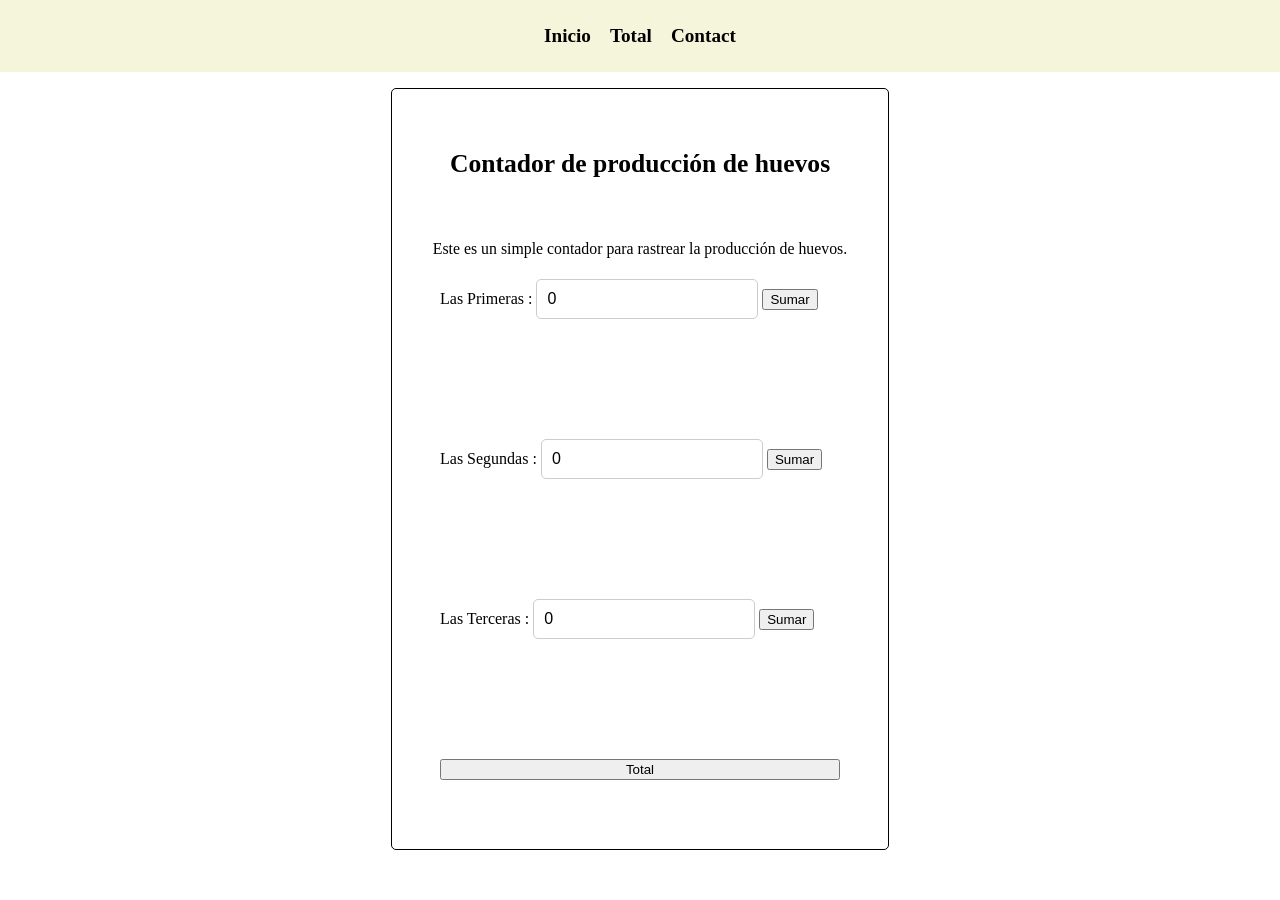
==== index.html @ e9a2dcd8 "Add README description and files index.html, script.js, styles.css about the new proyect" ====
<!DOCTYPE html>
<html lang="en">
<head>
    <meta charset="UTF-8">
    <meta name="viewport" content="width=device-width, initial-scale=1.0">
    <title>Document</title>
    <link rel="stylesheet" href="style.css">
    <script type="module" src="script.js"></script>
</head>
<body>
    <div class="container">
        <header class="cont__header">
            <nav class="navbar">
                <ul class="navbar__items">
                    <li><a href="#">Inicio</a></li>
                    <li><a href="#">Total</a></li>
                    <li><a href="#">Contact</a></li>
                </ul>
            </nav>
        </header>

        <main class="main__wrapper">
            <h1>Contador de producción de huevos</h1>
            <p>Este es un simple contador para rastrear la producción de huevos.</p>
            <form class="form__cont" action="" >
                <div>
                    <label for="eggCount">Las Primeras :</label>
                    <input type="number" id="eggCount" name="eggCount" min="0" value="0">
                    <button type="submit">Sumar</button>
                </div>

                <div>
                    <label for="eggCount">Las Segundas :</label>
                    <input type="number" id="eggCount" name="eggCount" min="0" value="0">
                    <button type="submit">Sumar</button>
                </div>

                 <div>
                    <label for="eggCount">Las Terceras :</label>
                    <input type="number" id="eggCount" name="eggCount" min="0" value="0">
                    <button type="submit">Sumar</button>
                </div>
                <button type="button" id="totalButton">Total</button>
            </form>

        
        </main>

        
    </div>
    
</body>
</html>
---- style.css ----
body,div,header,nav,section,ul,li {
    margin: 0;
    padding: 0;
    box-sizing: border-box;
}

.container {
    display: flex;
    flex-direction: column;
    align-items: center;
    justify-content: center;
}

.cont__header {
    font-size: 1.2rem;
    margin-bottom: 1rem;
    background-color: beige;
    width: 100%;
}

.navbar{
    padding: 20px;
}

.navbar__items{
    display: flex;
    flex-direction: row;
    gap: 9px;
    font-weight: bolder;
    justify-content: center;
    align-items: center;

    li{
        list-style: none;
        padding: 5px;
    }

    a{
        text-decoration: none;
        color: black;
    }
}

.main__wrapper{
    display: flex;
    flex-direction: column;
    align-items: center;
    border: 1px solid black;
    border-radius: 5px;
    padding: 20px;
    height: 80vh;
    
    p{
        font-size: 0.99rem;
        margin-bottom: 1rem;
        text-align: center;
        margin:21px;
    }
}

h1{
    font-size: 1.6rem;
    margin-bottom: 1rem;
    text-align: center;
    margin: 40px 0;
}

.form__cont{
    display: flex;
    flex-direction: column;
    gap: 120px;
    width: 100%;
    max-width: 400px;

    label{
        font-size: 1rem;
        margin-bottom: 0.5rem;
    }

    input{
        padding: 10px;
        border: 1px solid #ccc;
        border-radius: 5px;
        font-size: 1rem;
    }
}
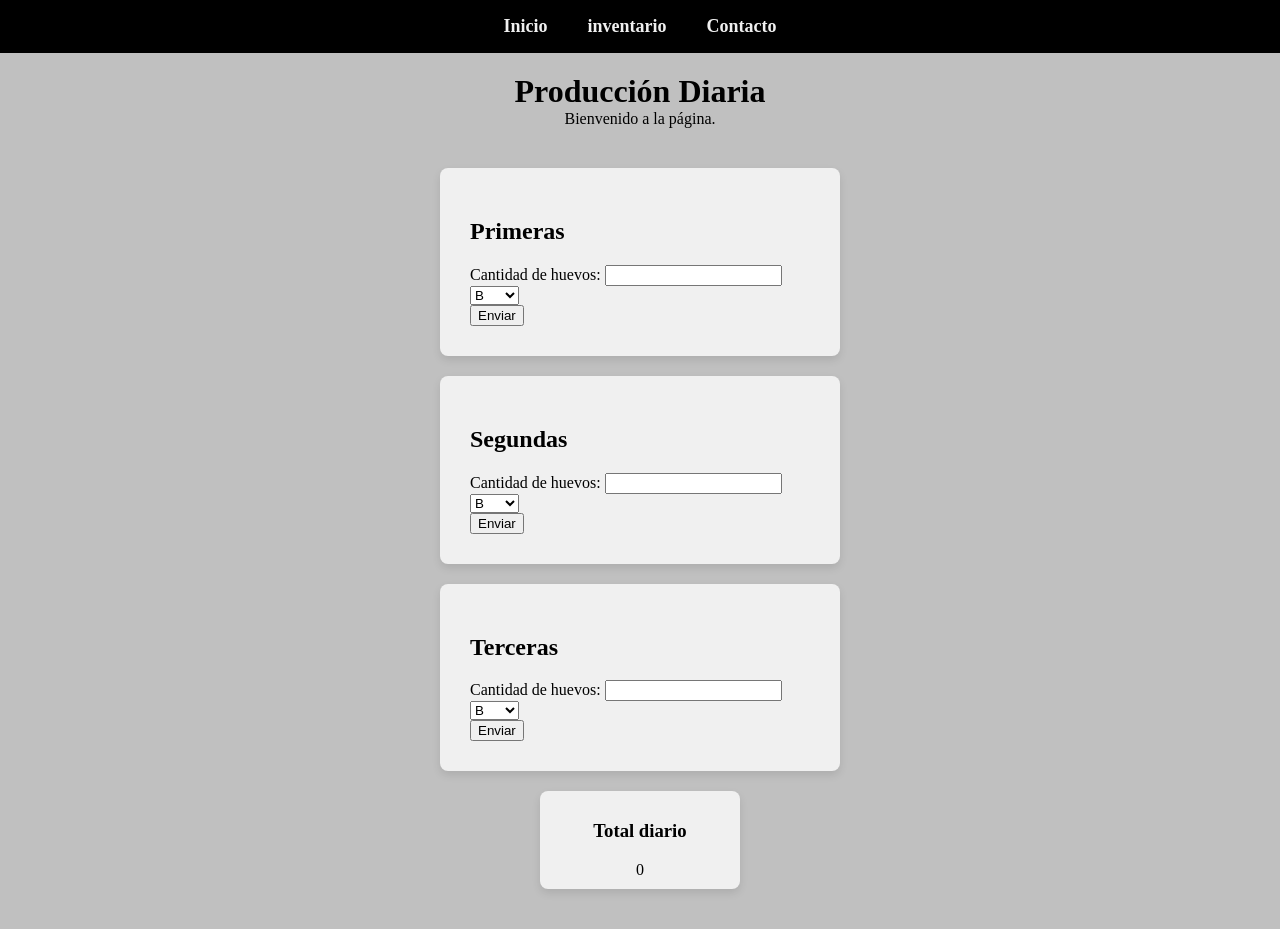
==== commit 5675ea4a: "Update the presentation page" ====
--- a/index.html
+++ b/index.html
@@ -3,51 +3,82 @@
 <head>
     <meta charset="UTF-8">
     <meta name="viewport" content="width=device-width, initial-scale=1.0">
-    <title>Document</title>
+    <title>Contador de Huevos</title>
+
     <link rel="stylesheet" href="style.css">
-    <script type="module" src="script.js"></script>
 </head>
-<body>
-    <div class="container">
-        <header class="cont__header">
-            <nav class="navbar">
-                <ul class="navbar__items">
-                    <li><a href="#">Inicio</a></li>
-                    <li><a href="#">Total</a></li>
-                    <li><a href="#">Contact</a></li>
-                </ul>
-            </nav>
+<body class="content__wrapper">
+    <header class="header__navbar">
+        <nav>
+            <ul class="navbar__list">
+                <li><a href="index.html   " class="nav__item">Inicio</a></li>
+                <li><a href="contador.html" class="nav__item">inventario</a></li>
+                <li><a href="contacto.html" class="nav__item">Contacto</a></li>
+            </ul>
+        </nav>
+    </header>
+
+    <main class="main__content">
+        <header class="main__header">
+            <h1>Producción Diaria</h1>
+            <p>Bienvenido a la página.</p>
         </header>
+        
+        <article class="galpon__uno galpon">
+            <h2>Primeras</h2>
+            <form class="form__egg" action="contador.html" method="post">
+                <label for="cantidad">Cantidad de huevos:</label>
+                <input type="number" id="cantidad" name="cantidad" required>
+                <div>
+                    <select name="tamaño" id="tamaño">
+                        <option value="Pequeño">B</option>
+                        <option value="Mediano">A</option>
+                        <option value="Grande">AA</option>
+                        <option value="extra">AAA</option>
+                    </select>
+                </div>
+                <button type="submit">Enviar</button>
+            </form>
+        </article>
 
-        <main class="main__wrapper">
-            <h1>Contador de producción de huevos</h1>
-            <p>Este es un simple contador para rastrear la producción de huevos.</p>
-            <form class="form__cont" action="" >
+        <article class="galpon__dos galpon">
+            <h2>Segundas</h2>
+            <form class="form__egg" action="contador.html" method="post">
+                <label for="cantidad">Cantidad de huevos:</label>
+                <input type="number" id="cantidad" name="cantidad" required>
                 <div>
-                    <label for="eggCount">Las Primeras :</label>
-                    <input type="number" id="eggCount" name="eggCount" min="0" value="0">
-                    <button type="submit">Sumar</button>
+                    <select name="tamaño" id="tamaño">
+                        <option value="Pequeño">B</option>
+                        <option value="Mediano">A</option>
+                        <option value="Grande">AA</option>
+                        <option value="extra">AAA</option>
+                    </select>
                 </div>
+                <button type="submit">Enviar</button>
+            </form>
+        </article>
 
+        <article class="galpon__tres galpon">
+            <h2>Terceras</h2>
+            <form class="form__egg" action="contador.html" method="post">
+                <label for="cantidad">Cantidad de huevos:</label>
+                <input type="number" id="cantidad" name="cantidad" required>
                 <div>
-                    <label for="eggCount">Las Segundas :</label>
-                    <input type="number" id="eggCount" name="eggCount" min="0" value="0">
-                    <button type="submit">Sumar</button>
+                    <select name="tamaño" id="tamaño">
+                        <option value="Pequeño">B</option>
+                        <option value="Mediano">A</option>
+                        <option value="Grande">AA</option>
+                        <option value="extra">AAA</option>
+                    </select>
                 </div>
-
-                 <div>
-                    <label for="eggCount">Las Terceras :</label>
-                    <input type="number" id="eggCount" name="eggCount" min="0" value="0">
-                    <button type="submit">Sumar</button>
-                </div>
-                <button type="button" id="totalButton">Total</button>
+                <button type="submit">Enviar</button>
             </form>
-
-        
-        </main>
-
-        
-    </div>
+        </article>
+        <div class="total__diario">
+            <h3>Total diario</h3>
+            <p id="total">0</p>
+        </div>
+    </main>
     
 </body>
 </html>
--- a/style.css
+++ b/style.css
@@ -1,87 +1,76 @@
-body,div,header,nav,section,ul,li {
+header, body, div, h1, p, article {
     margin: 0;
     padding: 0;
     box-sizing: border-box;
 }
 
-.container {
+
+:root{
+    --primary-color: #f0f0f0;
+    --secondary-color: #c0c0c0;
+    --navbar-color: #000000;
+}
+
+
+/* Barra de navegación - Estilos */
+.content__wrapper{
     display: flex;
     flex-direction: column;
     align-items: center;
-    justify-content: center;
+    background-color: var(--secondary-color);
 }
 
-.cont__header {
-    font-size: 1.2rem;
-    margin-bottom: 1rem;
-    background-color: beige;
+.header__navbar{
+    display: flex;
+    justify-content: center;
+    background-color: var(--navbar-color);
     width: 100%;
 }
 
-.navbar{
-    padding: 20px;
-}
+.navbar__list{
+    display: flex;
+    list-style: none;
+    gap: 20px;
+    padding: 0;
 
-.navbar__items{
-    display: flex;
-    flex-direction: row;
-    gap: 9px;
-    font-weight: bolder;
-    justify-content: center;
-    align-items: center;
-
-    li{
-        list-style: none;
-        padding: 5px;
-    }
-
-    a{
+    .nav__item{
+        padding: 10px;
+        cursor: pointer;
         text-decoration: none;
-        color: black;
+        color: var(--primary-color);
+        font-weight: bolder;
+        font-size: 18px;
     }
 }
 
-.main__wrapper{
+/* Contenido principal - Estilos */
+
+.main__content{
     display: flex;
     flex-direction: column;
     align-items: center;
-    border: 1px solid black;
-    border-radius: 5px;
-    padding: 20px;
-    height: 80vh;
-    
-    p{
-        font-size: 0.99rem;
-        margin-bottom: 1rem;
-        text-align: center;
-        margin:21px;
-    }
+    gap: 20px;
 }
 
-h1{
-    font-size: 1.6rem;
-    margin-bottom: 1rem;
+.main__header{
     text-align: center;
-    margin: 40px 0;
+    margin: 20px;
 }
 
-.form__cont{
-    display: flex;
-    flex-direction: column;
-    gap: 120px;
-    width: 100%;
-    max-width: 400px;
-
-    label{
-        font-size: 1rem;
-        margin-bottom: 0.5rem;
-    }
-
-    input{
-        padding: 10px;
-        border: 1px solid #ccc;
-        border-radius: 5px;
-        font-size: 1rem;
-    }
+.galpon{
+    background-color: var(--primary-color);
+    box-shadow: 0 4px 8px rgba(0, 0, 0, 0.1);
+    padding: 30px;
+    border-radius: 8px;
+    width: 400px;
 }
 
+.total__diario{
+    background-color: var(--primary-color);
+    box-shadow: 0 4px 8px rgba(0, 0, 0, 0.1);
+    border-radius: 8px;
+    width: 200px;
+    text-align: center;
+    margin-bottom: 40px;
+    padding: 10px;
+}
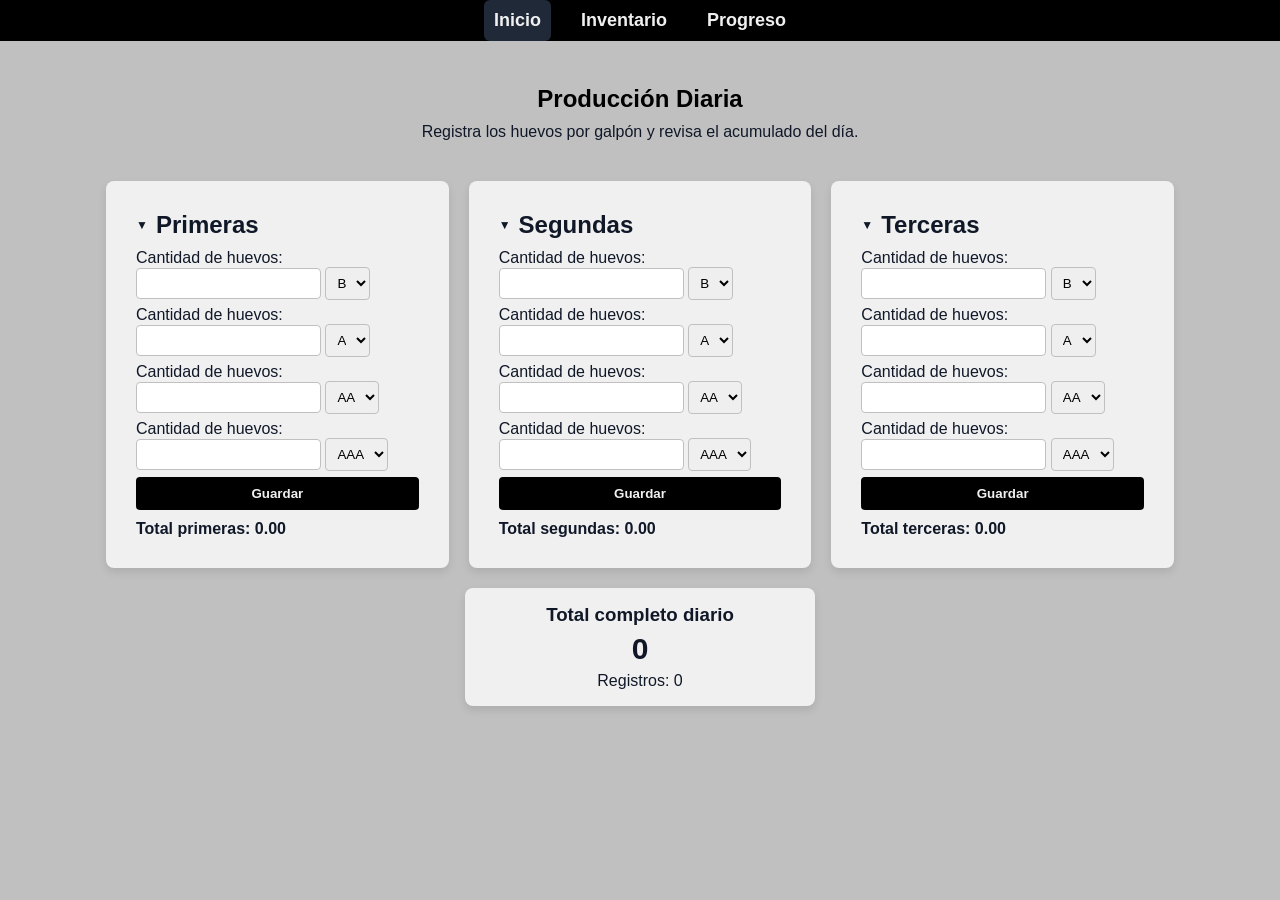
==== commit 29e4a901: "Moved files index.html and Update routes" ====
--- a/index.html
+++ b/index.html
@@ -1,84 +1,27 @@
 <!DOCTYPE html>
-<html lang="en">
+<html lang="es">
 <head>
     <meta charset="UTF-8">
     <meta name="viewport" content="width=device-width, initial-scale=1.0">
     <title>Contador de Huevos</title>
-
-    <link rel="stylesheet" href="style.css">
+    <link rel="stylesheet" href="./frontend/public/style.css">
+    <script src="./frontend/src/script.js" defer></script>
 </head>
 <body class="content__wrapper">
     <header class="header__navbar">
         <nav>
             <ul class="navbar__list">
-                <li><a href="index.html   " class="nav__item">Inicio</a></li>
-                <li><a href="contador.html" class="nav__item">inventario</a></li>
-                <li><a href="contacto.html" class="nav__item">Contacto</a></li>
+                <li><a href="#/inicio" class="nav__item" data-link data-route="/inicio">Inicio</a></li>
+                <li><a href="#/inventario" class="nav__item" data-link data-route="/inventario">Inventario</a></li>
+                <li><a href="#/progreso" class="nav__item" data-link data-route="/progreso">Progreso</a></li>
             </ul>
         </nav>
     </header>
-
-    <main class="main__content">
-        <header class="main__header">
-            <h1>Producción Diaria</h1>
-            <p>Bienvenido a la página.</p>
-        </header>
-        
-        <article class="galpon__uno galpon">
-            <h2>Primeras</h2>
-            <form class="form__egg" action="contador.html" method="post">
-                <label for="cantidad">Cantidad de huevos:</label>
-                <input type="number" id="cantidad" name="cantidad" required>
-                <div>
-                    <select name="tamaño" id="tamaño">
-                        <option value="Pequeño">B</option>
-                        <option value="Mediano">A</option>
-                        <option value="Grande">AA</option>
-                        <option value="extra">AAA</option>
-                    </select>
-                </div>
-                <button type="submit">Enviar</button>
-            </form>
-        </article>
-
-        <article class="galpon__dos galpon">
-            <h2>Segundas</h2>
-            <form class="form__egg" action="contador.html" method="post">
-                <label for="cantidad">Cantidad de huevos:</label>
-                <input type="number" id="cantidad" name="cantidad" required>
-                <div>
-                    <select name="tamaño" id="tamaño">
-                        <option value="Pequeño">B</option>
-                        <option value="Mediano">A</option>
-                        <option value="Grande">AA</option>
-                        <option value="extra">AAA</option>
-                    </select>
-                </div>
-                <button type="submit">Enviar</button>
-            </form>
-        </article>
-
-        <article class="galpon__tres galpon">
-            <h2>Terceras</h2>
-            <form class="form__egg" action="contador.html" method="post">
-                <label for="cantidad">Cantidad de huevos:</label>
-                <input type="number" id="cantidad" name="cantidad" required>
-                <div>
-                    <select name="tamaño" id="tamaño">
-                        <option value="Pequeño">B</option>
-                        <option value="Mediano">A</option>
-                        <option value="Grande">AA</option>
-                        <option value="extra">AAA</option>
-                    </select>
-                </div>
-                <button type="submit">Enviar</button>
-            </form>
-        </article>
-        <div class="total__diario">
-            <h3>Total diario</h3>
-            <p id="total">0</p>
-        </div>
+    <main id="app" class="main__content" aria-live="polite">
+        <section class="view-message">
+            <h1>Cargando sección</h1>
+            <p>Inicializando la aplicación SPA.</p>
+        </section>
     </main>
-    
 </body>
 </html>
--- a/frontend/public/style.css
+++ b/frontend/public/style.css
@@ -0,0 +1,279 @@
+* {
+    box-sizing: border-box;
+}
+
+header, body, div, h1, h2, h3, p, article, section, ul, li, main, form, input, select, button {
+    margin: 0;
+    padding: 0;
+}
+.galpon__avg{
+    margin-top: 10px;
+    font-weight: 600;
+}
+
+
+:root{
+    --primary-color: #f0f0f0;
+    --secondary-color: #c0c0c0;
+    --navbar-color: #000000;
+    --text-color: #101828;
+    --active-color: #1f2937;
+    --success-color: #0f766e;
+    --error-color: #b42318;
+}
+
+
+/* Barra de navegación - Estilos */
+.content__wrapper{
+    display: flex;
+    flex-direction: column;
+    align-items: center;
+    background-color: var(--secondary-color);
+    min-height: 100vh;
+    font-family: Arial, Helvetica, sans-serif;
+    color: var(--text-color);
+}
+
+.header__navbar{
+    display: flex;
+    justify-content: center;
+    background-color: var(--navbar-color);
+    width: 100%;
+    position: sticky;
+    top: 0;
+}
+
+.navbar__list{
+    display: flex;
+    list-style: none;
+    gap: 20px;
+    padding: 0;
+}
+
+.nav__item{
+    display: inline-block;
+    padding: 10px;
+    cursor: pointer;
+    text-decoration: none;
+    color: var(--primary-color);
+    font-weight: bolder;
+    font-size: 18px;
+    border-radius: 6px;
+    transition: background-color 0.2s ease;
+}
+
+.nav__item:hover,
+.nav__item:focus-visible,
+.nav__item--active{
+    background-color: var(--active-color);
+}
+
+/* Barra de navegación - Estilos final */
+
+/* Contenido principal - Estilos */
+
+.main__content{
+    display: flex;
+    flex-direction: column;
+    align-items: center;
+    gap: 20px;
+    width: min(100%, 1100px);
+    padding: 24px 16px;
+}
+
+.main__header{
+    text-align: center;
+    margin: 20px;
+}
+
+.title{
+    font-size: 24px;
+    font-weight: 700;
+    color: var(--navbar-color);
+    margin-bottom: 10px;
+}
+
+.galpones__container{
+    display: flex;
+    flex-direction: row;
+    justify-content: center;
+    gap: 20px;
+    width: 100%;
+}
+
+.galpon{
+    background-color: var(--primary-color);
+    box-shadow: 0 4px 8px rgba(0, 0, 0, 0.1);
+    padding: 30px;
+    border-radius: 8px;
+    width: min(100%, 350px);
+}
+
+.galpon__title{
+    display: flex;
+    align-items: center;
+    gap: 8px;
+    cursor: pointer;
+    user-select: none;
+    margin-bottom: 10px;
+}
+
+.galpon__title:hover{
+    opacity: 0.7;
+}
+
+.galpon__title:focus-visible{
+    outline: 2px solid var(--navbar-color);
+    outline-offset: 2px;
+    border-radius: 4px;
+}
+
+.galpon__icon{
+    font-size: 12px;
+    transition: transform 0.2s ease;
+}
+
+.galpon__body[hidden]{
+    display: none;
+}
+
+.galpon__body{
+    transition: opacity 0.2s ease;
+}
+
+.form__egg{
+    display: flex;
+    flex-direction: column;
+    gap: 6px;
+}
+
+.form__egg input,
+.form__egg select{
+    padding: 7px;
+    border: 1px solid var(--secondary-color);
+    border-radius: 4px;
+}
+
+.form__egg button{
+    padding: 9px;
+    background-color: var(--navbar-color);
+    color: var(--primary-color);
+    border: none;
+    border-radius: 4px;
+    cursor: pointer;
+    font-weight: bolder;
+}
+.form__egg button:hover{
+    opacity: 0.9;
+}
+
+.total__diario{
+    background-color: var(--primary-color);
+    box-shadow: 0 4px 8px rgba(0, 0, 0, 0.1);
+    border-radius: 8px;
+    width: min(100%, 350px);
+    text-align: center;
+    margin-bottom: 40px;
+    padding: 16px;
+}
+
+#total{
+    font-size: 30px;
+    font-weight: 700;
+    margin: 6px 0;
+}
+
+/*Content principal final*/
+
+/* Estilos mensaje de carga*/
+
+.view-message{
+    width: min(100%, 500px);
+    background-color: var(--primary-color);
+    border-radius: 8px;
+    text-align: center;
+    padding: 20px;
+    box-shadow: 0 4px 8px rgba(0, 0, 0, 0.1);
+}
+
+/* Estilos inventario */
+
+.inventory__summary{
+    margin-top: 0;
+}
+
+.inventory__result{
+    list-style: none;
+    display: grid;
+    gap: 8px;
+    margin-top: 10px;
+}
+
+.inventory__feedback{
+    margin-top: 10px;
+    font-weight: 600;
+    color: var(--success-color);
+}
+
+.inventory__feedback--error{
+    color: var(--error-color);
+}
+
+.progress__list{
+    margin-left: 18px;
+    display: grid;
+    gap: 8px;
+}
+
+.inventory__table{
+    width: 100%;
+    border-collapse: collapse;
+    margin-top: 20px;
+    background-color: var(--primary-color);
+    box-shadow: 0 4px 8px rgba(0, 0, 0, 0.1);
+    border-radius: 8px;
+    text-align: center;
+
+    .thead{
+        line-height: 2.5;
+        background-color: var(--secondary-color);
+        
+
+    }
+
+    tbody tr:nth-child(even){
+        background-color: var(--secondary-color);
+
+        th, td{
+            padding: 12px;
+        }
+
+        td{
+            border: 1px solid var(--secondary-color);
+            overflow: hidden;
+            text-overflow: ellipsis;
+        }
+    }
+}
+
+/* Estilos inventario final */
+
+@media (max-width: 768px) {
+    .navbar__list{
+        gap: 8px;
+    }
+
+    .nav__item{
+        font-size: 16px;
+        padding: 8px;
+    }
+
+}
+
+@media (max-width: 700px) {
+    .galpones__container{
+        flex-direction: column;
+        align-items: center;
+    }
+}
+
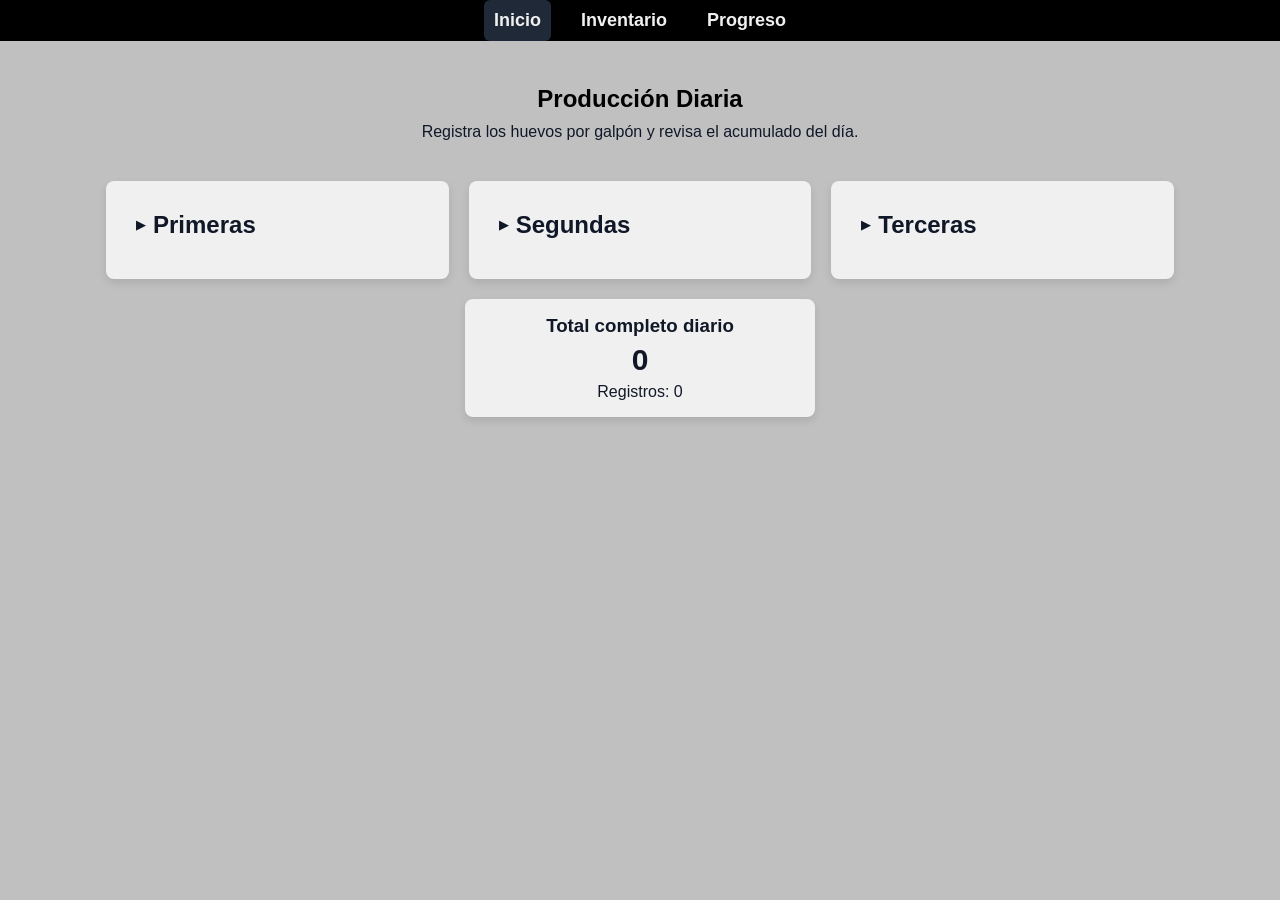
==== commit cf48053c: "Add persistence state and update views controllers" ====
--- a/index.html
+++ b/index.html
@@ -5,7 +5,7 @@
     <meta name="viewport" content="width=device-width, initial-scale=1.0">
     <title>Contador de Huevos</title>
     <link rel="stylesheet" href="./frontend/public/style.css">
-    <script src="./frontend/src/script.js" defer></script>
+    <script type="module" src="./frontend/src/script.js" defer></script>
 </head>
 <body class="content__wrapper">
     <header class="header__navbar">
--- a/frontend/public/style.css
+++ b/frontend/public/style.css
@@ -227,33 +227,80 @@
 
 .inventory__table{
     width: 100%;
-    border-collapse: collapse;
+    border-collapse: separate;
+    border-spacing: 0;
     margin-top: 20px;
     background-color: var(--primary-color);
-    box-shadow: 0 4px 8px rgba(0, 0, 0, 0.1);
-    border-radius: 8px;
-    text-align: center;
-
-    .thead{
-        line-height: 2.5;
-        background-color: var(--secondary-color);
-        
-
-    }
-
-    tbody tr:nth-child(even){
-        background-color: var(--secondary-color);
-
-        th, td{
-            padding: 12px;
-        }
-
-        td{
-            border: 1px solid var(--secondary-color);
-            overflow: hidden;
-            text-overflow: ellipsis;
-        }
-    }
+    box-shadow: 0 4px 12px rgba(0, 0, 0, 0.08);
+    border-radius: 10px;
+    overflow: hidden;
+    text-align: center;
+    font-size: 14px;
+}
+
+.inventory__table caption{
+    padding: 12px 16px;
+    font-size: 13px;
+    font-weight: 600;
+    color: #6b7280;
+    text-align: center;
+    caption-side: bottom;
+}
+
+.inventory__table thead{
+    background-color: #1f2937;
+}
+
+.inventory__table thead th{
+    padding: 14px 16px;
+    font-size: 13px;
+    font-weight: 700;
+    text-transform: uppercase;
+    letter-spacing: 0.04em;
+    color: #ffffff;
+    border-bottom: none;
+}
+
+.inventory__table tbody tr{
+    transition: background-color 0.15s ease;
+}
+
+.inventory__table tbody tr:hover{
+    background-color: #e5e7eb;
+}
+
+.inventory__table tbody tr:nth-child(even){
+    background-color: #e2e4e9;
+}
+
+.inventory__table tbody tr:nth-child(even):hover{
+    background-color: #d1d5db;
+}
+
+.inventory__table tbody td{
+    padding: 12px 16px;
+    color: var(--text-color);
+    border-bottom: 1px solid #d1d5db;
+    font-weight: 500;
+}
+
+.inventory__table tbody tr:last-child td{
+    border-bottom: none;
+}
+
+.inventory__table tfoot th{
+    padding: 12px 30px;
+    font-size: 14px;
+    font-weight: 700;
+    color: var(--text-color);
+    text-align: right;
+}
+
+.inventory__table tfoot td{
+    padding: 12px 16px;
+    font-weight: 700;
+    color: var(--text-color);
+    font-size: 15px;
 }
 
 /* Estilos inventario final */
